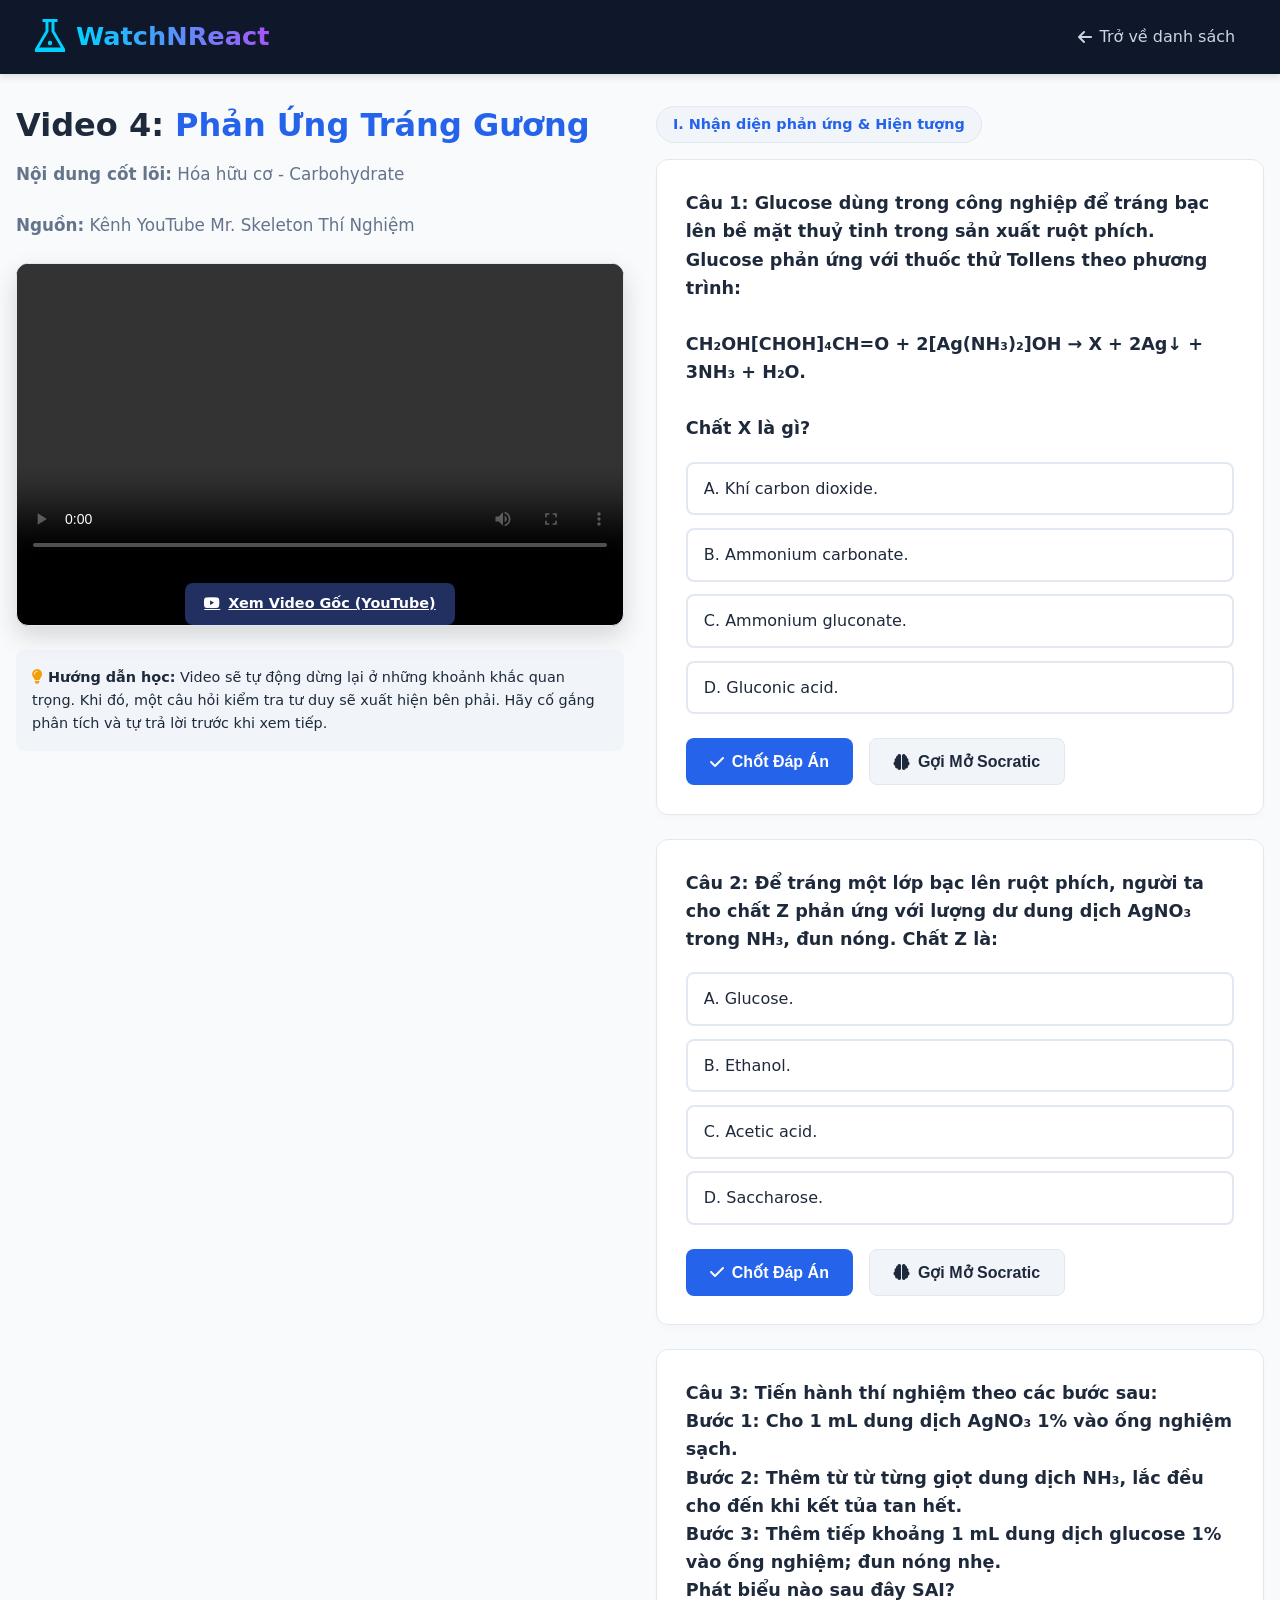
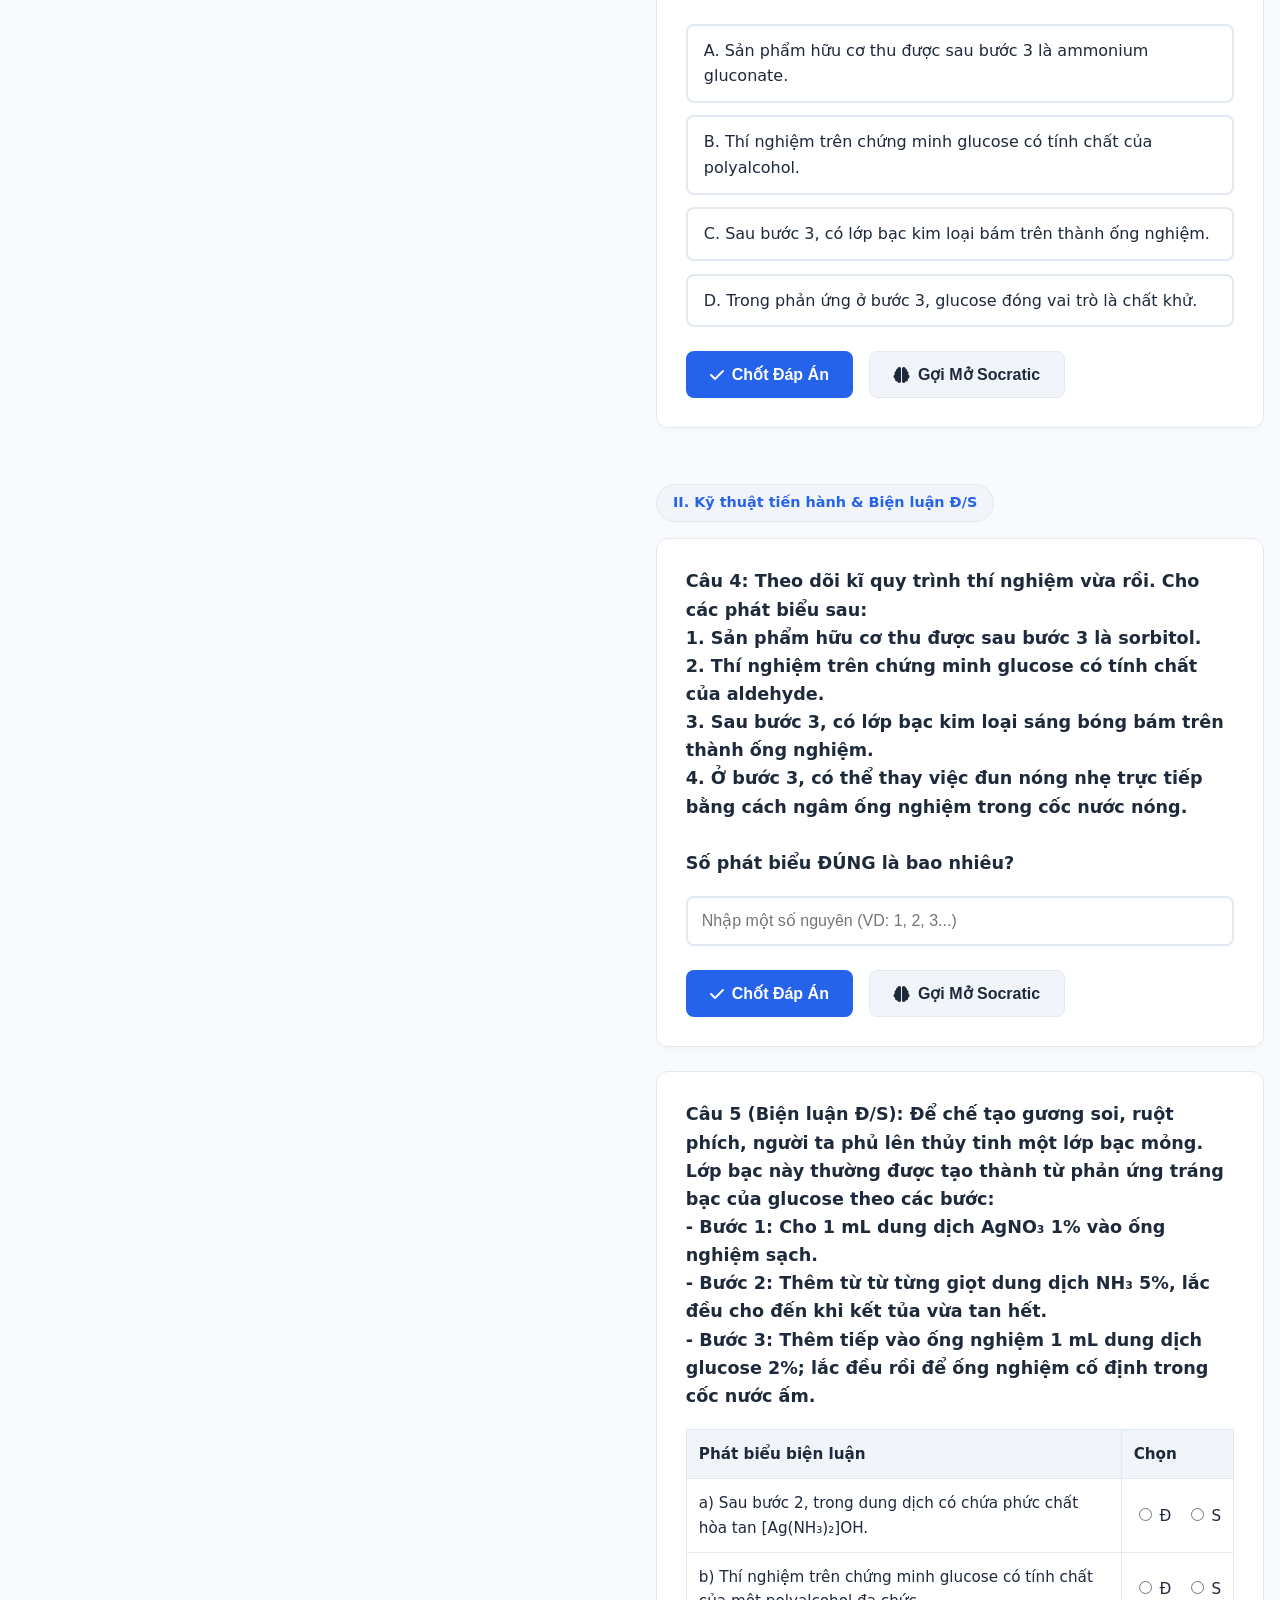
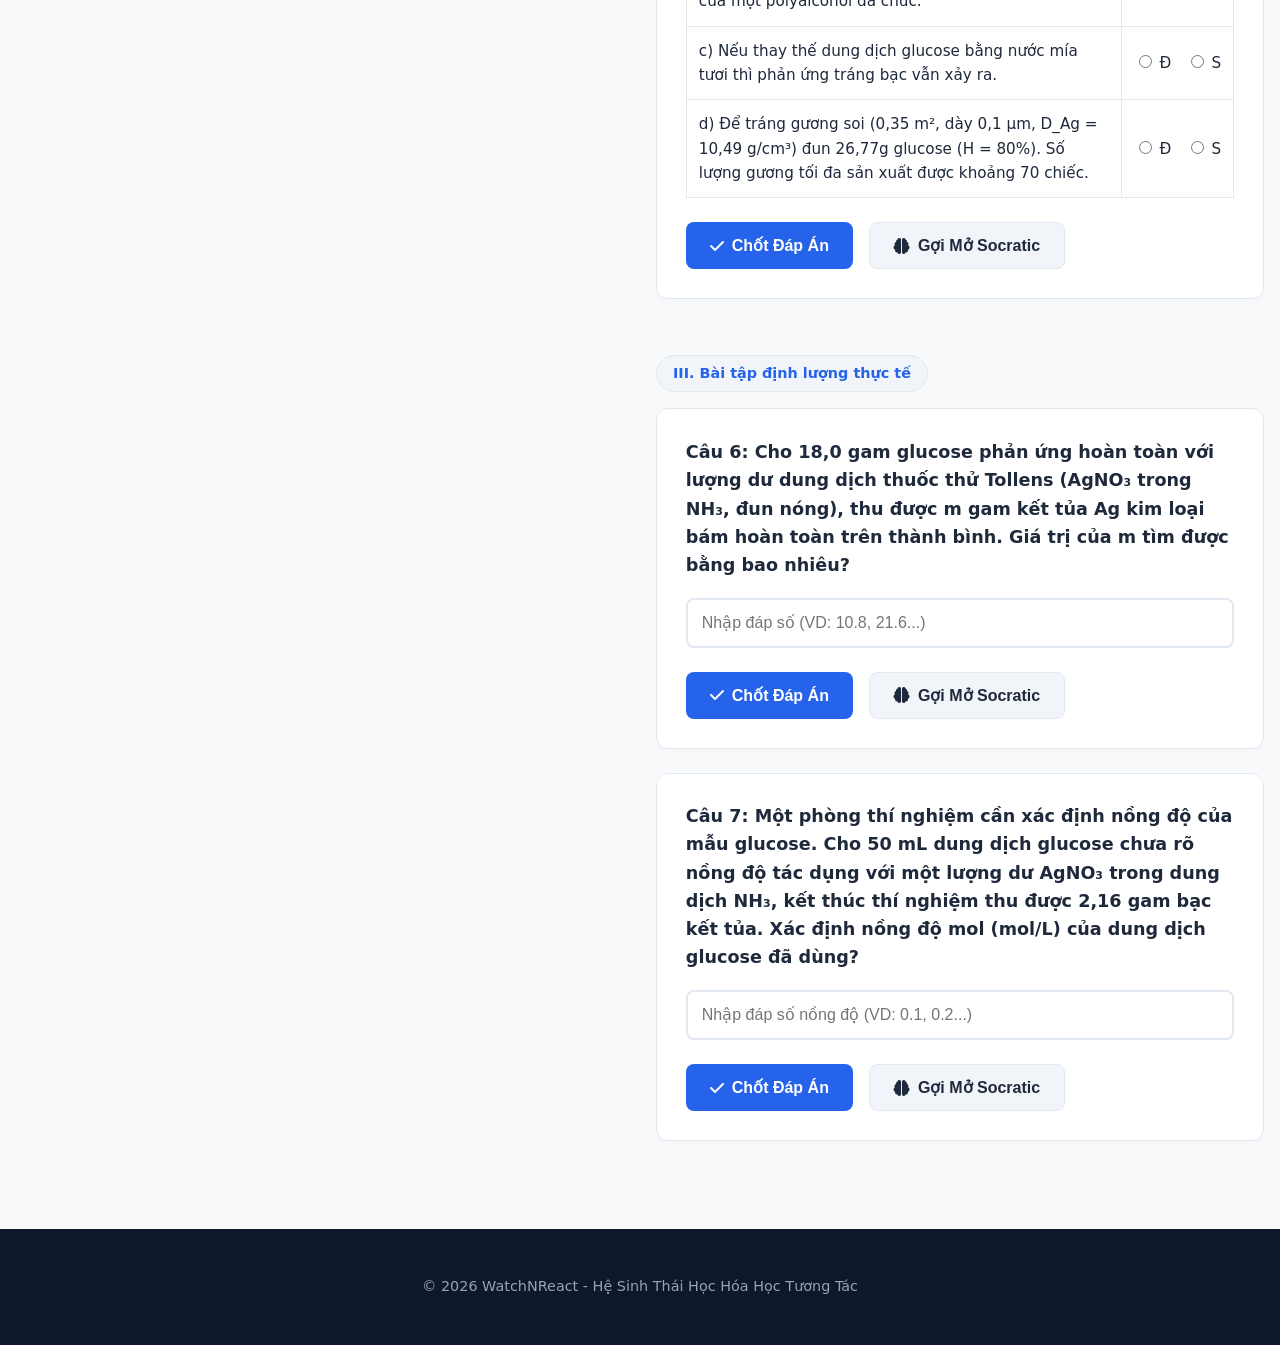
==== carbohydrate.html @ ab6afa3c "Add files via upload" ====
<!DOCTYPE html>
<html lang="vi">
<head>
    <meta charset="UTF-8">
    <meta name="viewport" content="width=device-width, initial-scale=1.0">
    <title>WatchNReact - Phản ứng Tráng Gương</title>
    <link rel="stylesheet" href="https://cdnjs.cloudflare.com/ajax/libs/font-awesome/6.4.0/css/all.min.css">
    <style>
        /* --- CSS ĐỒNG BỘ TOÀN HỆ THỐNG --- */
        :root {
            --primary: #2563eb; --primary-hover: #1d4ed8;
            --secondary: #7c3aed; --secondary-hover: #6d28d9;
            --accent: #00d2ff; --accent-hover: #00b8e6;
            --success: #16a34a; --danger: #dc2626;
            --warning: #f59e0b;
            --bg: #f8fafc; --card-bg: #ffffff;
            --text: #1e293b; --text-muted: #64748b;
            --border: #e2e8f0; --surface: #f1f5f9;
            --dark-bg: #0f172a;
        }

        body { 
            font-family: 'Segoe UI', system-ui, sans-serif; 
            font-size: 16px; 
            background-color: var(--bg); 
            color: var(--text); 
            line-height: 1.6; 
            margin: 0; 
            padding: 0; 
            display: flex; 
            flex-direction: column; 
            min-height: 100vh;
            scroll-behavior: smooth;
        }

        /* Navigation */
        nav { 
            background: var(--dark-bg); 
            padding: 1rem 2rem; 
            display: flex; 
            justify-content: space-between; 
            align-items: center; 
            flex-wrap: wrap; 
            gap: 1rem;
            position: sticky;
            top: 0;
            z-index: 100;
            box-shadow: 0 4px 6px rgba(0, 0, 0, 0.1);
        }

        .logo { color: white; text-decoration: none; font-size: 1.6rem; font-weight: bold; display: flex; align-items: center; gap: 0.5rem; }
        .logo svg { width: 36px; height: 36px; fill: var(--accent); }
        .logo-text { background: linear-gradient(to right, var(--accent), #a855f7); -webkit-background-clip: text; background-clip: text; color: transparent; font-weight: 800; }
        .nav-links { display: flex; gap: 1.5rem; flex-wrap: wrap; }
        .nav-links a { color: #cbd5e1; text-decoration: none; font-size: 1rem; transition: 0.2s; padding: 0.5rem 0.8rem; border-radius: 6px; display: flex; align-items: center; gap: 0.5rem; }
        .nav-links a:hover, .nav-links a.active { color: var(--accent); font-weight: 600; background-color: rgba(0, 210, 255, 0.1); }

        /* Main Container Layout */
        .layout-container {
            max-width: 1300px;
            margin: 0 auto;
            padding: 2rem 1rem;
            display: grid;
            grid-template-columns: 1fr 1fr;
            gap: 2rem;
            flex: 1;
        }

        @media (max-width: 992px) {
            .layout-container { grid-template-columns: 1fr; }
        }

        /* Left Column: Video & Header */
        .video-section { position: sticky; top: 90px; height: fit-content; }
        .page-title { color: var(--text); font-size: 2rem; margin: 0 0 0.5rem 0; line-height: 1.2; }
        .page-title span { color: var(--primary); }
        .page-subtitle { color: var(--text-muted); margin-bottom: 1.5rem; font-size: 1.05rem; }
        
        .video-wrapper {
            background: #000;
            border-radius: 12px;
            overflow: hidden;
            box-shadow: 0 10px 25px rgba(0,0,0,0.15);
            border: 1px solid var(--border);
            position: relative;
        }
        
        video { width: 100%; display: block; }

        .video-overlay-msg {
            position: absolute; top: 0; left: 0; right: 0; bottom: 0;
            background: rgba(15, 23, 42, 0.8); color: white;
            display: flex; flex-direction: column; align-items: center; justify-content: center;
            opacity: 0; pointer-events: none; transition: 0.3s; z-index: 10;
        }
        .video-overlay-msg.active { opacity: 1; pointer-events: auto; }
        .video-overlay-msg h3 { margin: 0 0 1rem 0; color: var(--accent); font-size: 1.5rem; }

        /* Right Column: Interactive Questions */
        .questions-section { padding-bottom: 2rem; }
        
        .section-tag {
            display: inline-block; background: var(--surface); color: var(--primary);
            padding: 0.4rem 1rem; border-radius: 50px; font-weight: bold; font-size: 0.9rem;
            margin: 2rem 0 1rem 0; border: 1px solid var(--border);
        }
        .section-tag:first-child { margin-top: 0; }

        .card { 
            background: var(--card-bg); border: 1px solid var(--border); 
            border-radius: 12px; padding: 1.8rem; margin-bottom: 1.5rem; 
            box-shadow: 0 4px 6px rgba(0,0,0,0.02); transition: all 0.3s ease;
            position: relative; overflow: hidden;
        }

        .card.active-question {
            border-color: var(--accent);
            box-shadow: 0 0 0 4px rgba(0, 210, 255, 0.15);
            transform: translateX(-5px);
        }

        .card.active-question::before {
            content: ''; position: absolute; left: 0; top: 0; bottom: 0;
            width: 5px; background: var(--accent);
        }

        .question-text { font-weight: 600; font-size: 1.1rem; margin-bottom: 1.2rem; display: block; color: var(--text); }
        
        /* Multiple Choice Options */
        .options { display: flex; flex-direction: column; gap: 0.8rem; margin-bottom: 1.5rem;}
        .option { 
            padding: 12px 16px; border: 2px solid var(--border); border-radius: 8px; 
            cursor: pointer; transition: 0.2s; font-size: 1rem; background: var(--card-bg); 
            display: flex; align-items: center; gap: 10px;
        }
        .option:hover { border-color: #cbd5e1; background: var(--surface); }
        .option.selected { border-color: var(--primary); background: #eff6ff; font-weight: 500; }
        .option.selected::before { content: '\f058'; font-family: 'Font Awesome 6 Free'; font-weight: 900; color: var(--primary); }

        /* Inputs */
        input[type="text"] { 
            width: 100%; padding: 14px; border: 2px solid var(--border); border-radius: 8px; 
            font-size: 1rem; outline: none; transition: 0.2s; margin-bottom: 1.5rem; box-sizing: border-box;
        }
        input[type="text"]:focus { border-color: var(--primary); }

        /* True/False Tables */
        table { width: 100%; border-collapse: collapse; margin-bottom: 1.5rem; font-size: 0.95rem; }
        th, td { border: 1px solid var(--border); padding: 12px; text-align: left; }
        th { background: var(--surface); font-weight: 600; color: var(--text); }
        td:nth-child(2) { white-space: nowrap; text-align: center;}

        /* Buttons & Feedback */
        .btn-group { display: flex; gap: 1rem; flex-wrap: wrap; }
        .btn { 
            display: inline-flex; align-items: center; justify-content: center; gap: 0.5rem;
            background: var(--primary); color: white; border: none; padding: 0.8rem 1.5rem; 
            border-radius: 8px; font-weight: 600; cursor: pointer; font-size: 1rem; transition: 0.2s; 
        }
        .btn:hover { background: var(--primary-hover); transform: translateY(-2px); }
        .btn-hint { background: var(--surface); color: var(--text); border: 1px solid var(--border); }
        .btn-hint:hover { background: #e2e8f0; color: var(--warning); transform: translateY(-2px); }

        .socratic-hint {
            display: none; background: #fffbeb; border-left: 4px solid var(--warning);
            padding: 1rem; margin-top: 1rem; border-radius: 0 8px 8px 0; font-size: 0.95rem; color: #92400e; margin-bottom: 1.5rem;
        }

        .feedback { 
            display: none; margin-top: 1.5rem; padding: 1.2rem; 
            border-radius: 8px; font-size: 0.95rem; line-height: 1.6; 
        }
        .feedback.correct { background: #f0fdf4; color: #166534; border: 1px solid #bbf7d0; }
        .feedback.wrong { background: #fef2f2; color: #991b1b; border: 1px solid #fecaca; }

        /* Footer */
        footer { background: var(--dark-bg); color: #94a3b8; padding: 2rem 1rem; text-align: center; font-size: 0.9rem; margin-top: auto; }
    </style>
</head>
<body>
    <nav>
        <a href="index.html" class="logo">
            <svg viewBox="0 0 24 24"><path d="M9 2L9 8L2 20L2 22L22 22L22 20L15 8L15 2L17 2L17 0L7 0L7 2L9 2ZM11 2L13 2L13 8.3L19.2 19L4.8 19L11 8.3L11 2Z"></path><circle cx="12" cy="16" r="1.5"></circle></svg>
            <span class="logo-text">WatchNReact</span>
        </a>
        <div class="nav-links">
            <a href="experiment.html"><i class="fas fa-arrow-left"></i> Trở về danh sách</a>
        </div>
    </nav>

    <div class="layout-container">
        <div class="video-section">
            <h1 class="page-title">Video 4: <span>Phản Ứng Tráng Gương</span></h1>
            <p class="page-subtitle"><b>Nội dung cốt lõi:</b> Hóa hữu cơ - Carbohydrate</p>
            <p class="page-subtitle"><b>Nguồn:</b> Kênh YouTube Mr. Skeleton Thí Nghiệm</p>
            
            <div class="video-wrapper">
                <video id="mainVideo" controls controlsList="nodownload">
                    <source src="Thí nghiệm 4 - Tráng gương.mp4" type="video/mp4">
                    Trình duyệt của bạn không hỗ trợ thẻ video.
                </video>
                <div style="margin-top: 1rem; text-align: center;">
                    <a href="https://youtu.be/FMJCHP2dP04" target="_blank" class="btn" style="background: #213061; padding: 0.6rem 1.2rem; font-size: 0.9rem;">
                        <i class="fab fa-youtube"></i> Xem Video Gốc (YouTube)
                    </a>
                </div>
                <div class="video-overlay-msg" id="videoOverlay">
                    <h3><i class="fas fa-pause-circle"></i> Video Tạm Dừng</h3>
                    <p>Hãy trả lời câu hỏi đang sáng lên bên phải để tiếp tục tư duy nhé!</p>
                    <button class="btn" style="margin-top: 1rem;" onclick="resumeVideo()"><i class="fas fa-play"></i> Bỏ qua & Xem tiếp</button>
                </div>
            </div>
            
            <div style="margin-top: 1.5rem; padding: 1rem; background: var(--surface); border-radius: 8px; font-size: 0.9rem;">
                <strong><i class="fas fa-lightbulb" style="color: var(--warning);"></i> Hướng dẫn học:</strong> 
                Video sẽ tự động dừng lại ở những khoảnh khắc quan trọng. Khi đó, một câu hỏi kiểm tra tư duy sẽ xuất hiện bên phải. Hãy cố gắng phân tích và tự trả lời trước khi xem tiếp.
            </div>
        </div>

        <div class="questions-section">
            <div class="section-tag">I. Nhận diện phản ứng & Hiện tượng</div>
            
            <div class="card" id="q-mcq1" data-time="15">
                <span class="question-text">Câu 1: Glucose dùng trong công nghiệp để tráng bạc lên bề mặt thuỷ tinh trong sản xuất ruột phích. Glucose phản ứng với thuốc thử Tollens theo phương trình: <br><br>CH₂OH[CHOH]₄CH=O + 2[Ag(NH₃)₂]OH &#8594; X + 2Ag↓ + 3NH₃ + H₂O. <br><br>Chất X là gì?</span>
                <div class="options">
                    <div class="option" data-value="A" onclick="selectOpt(this)">A. Khí carbon dioxide.</div>
                    <div class="option" data-value="B" onclick="selectOpt(this)">B. Ammonium carbonate.</div>
                    <div class="option" data-value="C" onclick="selectOpt(this)">C. Ammonium gluconate.</div>
                    <div class="option" data-value="D" onclick="selectOpt(this)">D. Gluconic acid.</div>
                </div>
                <div class="socratic-hint" id="hint-mcq1"><strong>💡 Câu hỏi gợi mở:</strong> Glucose có nhóm chức -CHO (aldehyde). Dưới tác dụng của thuốc thử Tollens (một chất oxi hóa nhẹ trong môi trường base NH₃), nhóm -CHO sẽ bị oxi hóa thành nhóm -COOH, nhưng do đang ở trong môi trường base (NH₃) nên nó lập tức chuyển thành muối amonium (-COONH₄). Nhóm muối đó tên là gì?</div>
                <div class="btn-group">
                    <button class="btn" onclick="checkMCQ('q-mcq1', 'C', 'Chất X thu được là muối amonium gluconate (CH₂OH[CHOH]₄COONH₄). Nhóm aldehyde (-CHO) đã bị oxi hóa tạo thành nhóm muối carboxylate trong môi trường base.')"><i class="fas fa-check"></i> Chốt Đáp Án</button>
                    <button class="btn btn-hint" onclick="toggleHint('hint-mcq1')"><i class="fas fa-brain"></i> Gợi Mở Socratic</button>
                </div>
                <div class="feedback"></div>
            </div>

            <div class="card" id="q-mcq2" data-time="45">
                <span class="question-text">Câu 2: Để tráng một lớp bạc lên ruột phích, người ta cho chất Z phản ứng với lượng dư dung dịch AgNO₃ trong NH₃, đun nóng. Chất Z là:</span>
                <div class="options">
                    <div class="option" data-value="A" onclick="selectOpt(this)">A. Glucose.</div>
                    <div class="option" data-value="B" onclick="selectOpt(this)">B. Ethanol.</div>
                    <div class="option" data-value="C" onclick="selectOpt(this)">C. Acetic acid.</div>
                    <div class="option" data-value="D" onclick="selectOpt(this)">D. Saccharose.</div>
                </div>
                <div class="socratic-hint" id="hint-mcq2"><strong>💡 Câu hỏi gợi mở:</strong> Để tham gia phản ứng tráng bạc (Tollens), phân tử hợp chất hữu cơ buộc phải chứa nhóm chức phân tử aldehyde (-CHO) hoặc formate (HCOO-). Trong 4 chất trên, chất nào là carbohydrate có cấu trúc chứa nhóm aldehyde tự do?</div>
                <div class="btn-group">
                    <button class="btn" onclick="checkMCQ('q-mcq2', 'A', 'Glucose (C₆H₁₂O₆) ở dạng mạch hở có chứa 1 nhóm chức aldehyde (-CHO) nên dễ dàng tham gia phản ứng tráng bạc. Saccharose không có nhóm -CHO tự do nên không có phản ứng này.')"><i class="fas fa-check"></i> Chốt Đáp Án</button>
                    <button class="btn btn-hint" onclick="toggleHint('hint-mcq2')"><i class="fas fa-brain"></i> Gợi Mở Socratic</button>
                </div>
                <div class="feedback"></div>
            </div>

            <div class="card" id="q-mcq3" data-time="70">
                <span class="question-text">Câu 3: Tiến hành thí nghiệm theo các bước sau:<br>
                Bước 1: Cho 1 mL dung dịch AgNO₃ 1% vào ống nghiệm sạch.<br>
                Bước 2: Thêm từ từ từng giọt dung dịch NH₃, lắc đều cho đến khi kết tủa tan hết.<br>
                Bước 3: Thêm tiếp khoảng 1 mL dung dịch glucose 1% vào ống nghiệm; đun nóng nhẹ.<br>
                Phát biểu nào sau đây <b>SAI</b>?</span>
                <div class="options">
                    <div class="option" data-value="A" onclick="selectOpt(this)">A. Sản phẩm hữu cơ thu được sau bước 3 là ammonium gluconate.</div>
                    <div class="option" data-value="B" onclick="selectOpt(this)">B. Thí nghiệm trên chứng minh glucose có tính chất của polyalcohol.</div>
                    <div class="option" data-value="C" onclick="selectOpt(this)">C. Sau bước 3, có lớp bạc kim loại bám trên thành ống nghiệm.</div>
                    <div class="option" data-value="D" onclick="selectOpt(this)">D. Trong phản ứng ở bước 3, glucose đóng vai trò là chất khử.</div>
                </div>
                <div class="socratic-hint" id="hint-mcq3"><strong>💡 Câu hỏi gợi mở:</strong> Phản ứng tráng bạc là phản ứng đặc trưng dùng để nhận biết nhóm chức nào trong hóa hữu cơ? Nhóm polyalcohol (nhiều -OH liền kề) hay nhóm aldehyde (-CHO)?</div>
                <div class="btn-group">
                    <button class="btn" onclick="checkMCQ('q-mcq3', 'B', 'Phát biểu B sai. Phản ứng tráng bạc chứng minh sự tồn tại của nhóm chức aldehyde (-CHO) trong phân tử glucose, chứ không phản ánh tính chất của các nhóm chức polyalcohol (-OH liền kề). Tính chất polyalcohol được chứng minh qua phản ứng với Cu(OH)₂ tạo dung dịch xanh lam.')"><i class="fas fa-check"></i> Chốt Đáp Án</button>
                    <button class="btn btn-hint" onclick="toggleHint('hint-mcq3')"><i class="fas fa-brain"></i> Gợi Mở Socratic</button>
                </div>
                <div class="feedback"></div>
            </div>

            <div class="section-tag">II. Kỹ thuật tiến hành & Biện luận Đ/S</div>

            <div class="card" id="q-sa1" data-time="110">
                <span class="question-text">Câu 4: Theo dõi kĩ quy trình thí nghiệm vừa rồi. Cho các phát biểu sau: <br>
                1. Sản phẩm hữu cơ thu được sau bước 3 là sorbitol. <br>
                2. Thí nghiệm trên chứng minh glucose có tính chất của aldehyde.<br>
                3. Sau bước 3, có lớp bạc kim loại sáng bóng bám trên thành ống nghiệm.<br>
                4. Ở bước 3, có thể thay việc đun nóng nhẹ trực tiếp bằng cách ngâm ống nghiệm trong cốc nước nóng.<br>
                <br>Số phát biểu <b>ĐÚNG</b> là bao nhiêu?</span>
                <input type="text" id="input-sa1" placeholder="Nhập một số nguyên (VD: 1, 2, 3...)">
                <div class="socratic-hint" id="hint-sa1"><strong>💡 Câu hỏi gợi mở:</strong> Hãy soát lại ý số 1. Sorbitol thu được khi cộng Hydrogen (H₂) vào phân tử glucose (phản ứng khử glucose). Còn ở thí nghiệm này, Tollens đóng vai trò oxi hóa glucose. Vậy sản phẩm hữu cơ có phải là sorbitol không?</div>
                <div class="btn-group">
                    <button class="btn" onclick="checkSA('q-sa1', 'input-sa1', '3', 'Có 3 phát biểu đúng là (2), (3) và (4). Phát biểu (1) SAI vì sản phẩm hữu cơ sinh ra là muối amonium gluconate, không phải là sorbitol.')"><i class="fas fa-check"></i> Chốt Đáp Án</button>
                    <button class="btn btn-hint" onclick="toggleHint('hint-sa1')"><i class="fas fa-brain"></i> Gợi Mở Socratic</button>
                </div>
                <div class="feedback"></div>
            </div>

            <div class="card" id="q-tf1" data-time="150">
                <span class="question-text">Câu 5 (Biện luận Đ/S): Để chế tạo gương soi, ruột phích, người ta phủ lên thủy tinh một lớp bạc mỏng. Lớp bạc này thường được tạo thành từ phản ứng tráng bạc của glucose theo các bước:<br>
                - Bước 1: Cho 1 mL dung dịch AgNO₃ 1% vào ống nghiệm sạch.<br>
                - Bước 2: Thêm từ từ từng giọt dung dịch NH₃ 5%, lắc đều cho đến khi kết tủa vừa tan hết.<br>
                - Bước 3: Thêm tiếp vào ống nghiệm 1 mL dung dịch glucose 2%; lắc đều rồi để ống nghiệm cố định trong cốc nước ấm.</span>
                <table>
                    <tr><th>Phát biểu biện luận</th><th>Chọn</th></tr>
                    <tr>
                        <td>a) Sau bước 2, trong dung dịch có chứa phức chất hòa tan [Ag(NH₃)₂]OH.</td>
                        <td><label><input type="radio" name="tfa" value="Đ"> Đ</label> &nbsp; <label><input type="radio" name="tfa" value="S"> S</label></td>
                    </tr>
                    <tr>
                        <td>b) Thí nghiệm trên chứng minh glucose có tính chất của một polyalcohol đa chức.</td>
                        <td><label><input type="radio" name="tfb" value="Đ"> Đ</label> &nbsp; <label><input type="radio" name="tfb" value="S"> S</label></td>
                    </tr>
                    <tr>
                        <td>c) Nếu thay thế dung dịch glucose bằng nước mía tươi thì phản ứng tráng bạc vẫn xảy ra.</td>
                        <td><label><input type="radio" name="tfc" value="Đ"> Đ</label> &nbsp; <label><input type="radio" name="tfc" value="S"> S</label></td>
                    </tr>
                    <tr>
                        <td>d) Để tráng gương soi (0,35 m², dày 0,1 µm, D_Ag = 10,49 g/cm³) đun 26,77g glucose (H = 80%). Số lượng gương tối đa sản xuất được khoảng 70 chiếc.</td>
                        <td><label><input type="radio" name="tfd" value="Đ"> Đ</label> &nbsp; <label><input type="radio" name="tfd" value="S"> S</label></td>
                    </tr>
                </table>
                <div class="socratic-hint" id="hint-tf1"><strong>💡 Câu hỏi gợi mở:</strong><br>- (c): Nước mía thành phần chủ yếu là Saccharose. Saccharose có mở vòng tạo nhóm -CHO tự do được không?<br>- (d): Tính thể tích 1 chiếc gương = S * h = (0.35 * 10⁴ cm²) * (0.1 * 10⁻⁴ cm) = 0.035 cm³. Khối lượng 1 gương = V * D = 0.035 * 10.49 = 0.36715 g Ag. <br>Khối lượng Ag tạo ra từ 26.77g gluco (hiệu suất 80%): n(Glu) = 0.1487 mol -> n(Ag) = 0.1487 * 2 * 0.8 = 0.238 mol. m(Ag thu được) = 25.7g. Chia m(Ag) cho khối lượng 1 gương xem được bao nhiêu chiếc?</div>
                <div class="btn-group">
                    <button class="btn" onclick="checkTF('q-tf1', ['Đ', 'S', 'S', 'Đ'], 'Phát biểu a, d ĐÚNG. Phát biểu b SAI vì đây là tính chất của aldehyde. Phát biểu c SAI vì nước mía chứa saccharose, cấu trúc không có nhóm aldehyde tự do để tráng bạc (phải thủy phân trước). Phát biểu d, sau khi tính toán lượng Ag từ 26.77g glucose với H=80% chia cho lượng Ag/1 gương sẽ được xấp xỉ 70 chiếc.')"><i class="fas fa-check"></i> Chốt Đáp Án</button>
                    <button class="btn btn-hint" onclick="toggleHint('hint-tf1')"><i class="fas fa-brain"></i> Gợi Mở Socratic</button>
                </div>
                <div class="feedback"></div>
            </div>

            <div class="section-tag">III. Bài tập định lượng thực tế</div>

            <div class="card" id="q-sa2" data-time="180">
                <span class="question-text">Câu 6: Cho 18,0 gam glucose phản ứng hoàn toàn với lượng dư dung dịch thuốc thử Tollens (AgNO₃ trong NH₃, đun nóng), thu được m gam kết tủa Ag kim loại bám hoàn toàn trên thành bình. Giá trị của m tìm được bằng bao nhiêu?</span>
                <input type="text" id="input-sa2" placeholder="Nhập đáp số (VD: 10.8, 21.6...)">
                <div class="socratic-hint" id="hint-sa2"><strong>💡 Câu hỏi gợi mở:</strong><br>1. Tính số mol glucose (M = 180).<br>2. Theo phương trình: 1 mol Glucose (1 nhóm -CHO) tráng ra được mấy mol Ag?<br>3. Tìm số mol Ag và nhân với khối lượng mol của Bạc (M = 108).</div>
                <div class="btn-group">
                    <button class="btn" onclick="checkSA('q-sa2', 'input-sa2', '21.6', 'n(Glucose) = 18.0 / 180 = 0.1 mol. Tỉ lệ phản ứng: 1 mol Glucose sinh ra 2 mol Ag. Vậy n(Ag) = 0.2 mol. Khối lượng m = 0.2 * 108 = 21.6 gam.')"><i class="fas fa-check"></i> Chốt Đáp Án</button>
                    <button class="btn btn-hint" onclick="toggleHint('hint-sa2')"><i class="fas fa-brain"></i> Gợi Mở Socratic</button>
                </div>
                <div class="feedback"></div>
            </div>

            <div class="card" id="q-sa3" data-time="220">
                <span class="question-text">Câu 7: Một phòng thí nghiệm cần xác định nồng độ của mẫu glucose. Cho 50 mL dung dịch glucose chưa rõ nồng độ tác dụng với một lượng dư AgNO₃ trong dung dịch NH₃, kết thúc thí nghiệm thu được 2,16 gam bạc kết tủa. Xác định nồng độ mol (mol/L) của dung dịch glucose đã dùng?</span>
                <input type="text" id="input-sa3" placeholder="Nhập đáp số nồng độ (VD: 0.1, 0.2...)">
                <div class="socratic-hint" id="hint-sa3"><strong>💡 Câu hỏi gợi mở:</strong><br>Đây là bài toán ngược so với Câu 6. <br>- Bước 1: Tính số mol Ag sinh ra từ 2.16 gam kết tủa.<br>- Bước 2: Chia đôi số mol Ag (do tỉ lệ 1 Gluco -> 2 Ag) để tìm số mol Glucose tham gia phản ứng.<br>- Bước 3: Đổi 50 mL ra đơn vị Lít. Nồng độ C_M = n / V.</div>
                <div class="btn-group">
                    <button class="btn" onclick="checkSA('q-sa3', 'input-sa3', '0.2', 'n(Ag) = 2.16 / 108 = 0.02 mol. Vì 1 mol glucose tạo 2 mol Ag nên n(Glucose) = 0.01 mol. Thể tích dung dịch V = 0.05 Lít. Vậy nồng độ mol C_M = 0.01 / 0.05 = 0.2 M.')"><i class="fas fa-check"></i> Chốt Đáp Án</button>
                    <button class="btn btn-hint" onclick="toggleHint('hint-sa3')"><i class="fas fa-brain"></i> Gợi Mở Socratic</button>
                </div>
                <div class="feedback"></div>
            </div>

        </div>
    </div>

    <footer>
        <p>&copy; 2026 WatchNReact - Hệ Sinh Thái Học Hóa Học Tương Tác</p>
    </footer>

    <script>
        // --- HỆ THỐNG GIAO DIỆN CÂU HỎI ---
        function selectOpt(elem) {
            const parent = elem.closest('.options');
            parent.querySelectorAll('.option').forEach(opt => opt.classList.remove('selected'));
            elem.classList.add('selected');
        }

        function toggleHint(hintId) {
            const hintEl = document.getElementById(hintId);
            hintEl.style.display = (hintEl.style.display === 'block') ? 'none' : 'block';
        }

        function renderFeedback(cardId, isCorrect, explanation) {
            const card = document.getElementById(cardId);
            const fb = card.querySelector('.feedback');
            fb.style.display = "block";
            fb.classList.remove('correct', 'wrong');
            
            if (isCorrect) {
                fb.classList.add('correct');
                fb.innerHTML = `<strong><i class="fas fa-check-circle"></i> Tư duy hoàn toàn chính xác!</strong><br><span style="margin-top: 8px; display: block;"><em>Phân tích:</em> ${explanation}</span>`;
            } else {
                fb.classList.add('wrong');
                fb.innerHTML = `<strong><i class="fas fa-exclamation-triangle"></i> Cần suy luận kỹ hơn một chút!</strong><br><span style="margin-top: 8px; display: block;"><em>Nhắc nhớ:</em> ${explanation}</span>`;
            }
        }

        function checkMCQ(cardId, correctAns, explanation) {
            const card = document.getElementById(cardId);
            const sel = card.querySelector('.option.selected');
            if(!sel) { alert("Vui lòng chọn một phương án trước khi chốt đáp án!"); return; }
            renderFeedback(cardId, sel.getAttribute('data-value') === correctAns, explanation);
        }

        function checkSA(cardId, inputId, correctAns, explanation) {
            const val = document.getElementById(inputId).value.trim().replace(',', '.'); 
            if(!val) { alert("Vui lòng nhập đáp án của bạn!"); return; }
            renderFeedback(cardId, val === correctAns, explanation);
        }

        function checkTF(cardId, ansArray, explanation) {
            const card = document.getElementById(cardId);
            const names = ['tfa', 'tfb', 'tfc', 'tfd'];
            let score = 0, empty = false;
            
            names.forEach((n, i) => {
                const rad = card.querySelector(`input[name="${n}"]:checked`);
                if(!rad) empty = true;
                else if(rad.value === ansArray[i]) score++;
            });
            
            if(empty) { alert("Bạn phải đánh giá đầy đủ Đ/S cho cả 4 phát biểu để rèn luyện tư duy phản biện toàn diện!"); return; }
            renderFeedback(cardId, score === 4, explanation + `<br><strong>Kết quả chẩn đoán của bạn: Đúng ${score}/4 ý.</strong>`);
        }

        // --- HỆ THỐNG VIDEO TƯƠNG TÁC THEO THỜI GIAN ---
        const video = document.getElementById('mainVideo');
        const overlay = document.getElementById('videoOverlay');
        
        // Định nghĩa các mốc thời gian (giây) để kích hoạt câu hỏi
        const triggers = [
            { time: 15, id: 'q-mcq1', triggered: false },
            { time: 45, id: 'q-mcq2', triggered: false },
            { time: 70, id: 'q-mcq3', triggered: false },
            { time: 110, id: 'q-sa1', triggered: false },
            { time: 150, id: 'q-tf1', triggered: false },
            { time: 180, id: 'q-sa2', triggered: false },
            { time: 220, id: 'q-sa3', triggered: false }
        ];

        video.addEventListener('timeupdate', () => {
            const currentTime = video.currentTime;
            
            for (let i = 0; i < triggers.length; i++) {
                if (!triggers[i].triggered && currentTime >= triggers[i].time && currentTime < triggers[i].time + 2) {
                    triggers[i].triggered = true;
                    video.pause();
                    overlay.classList.add('active');
                    
                    // Highlight và Scroll tới câu hỏi
                    const questionCard = document.getElementById(triggers[i].id);
                    document.querySelectorAll('.card').forEach(c => c.classList.remove('active-question'));
                    questionCard.classList.add('active-question');
                    
                    questionCard.scrollIntoView({ behavior: 'smooth', block: 'center' });
                    break; 
                }
            }
        });

        function resumeVideo() {
            overlay.classList.remove('active');
            document.querySelectorAll('.card').forEach(c => c.classList.remove('active-question'));
            video.play();
        }
    </script>
</body>
</html>
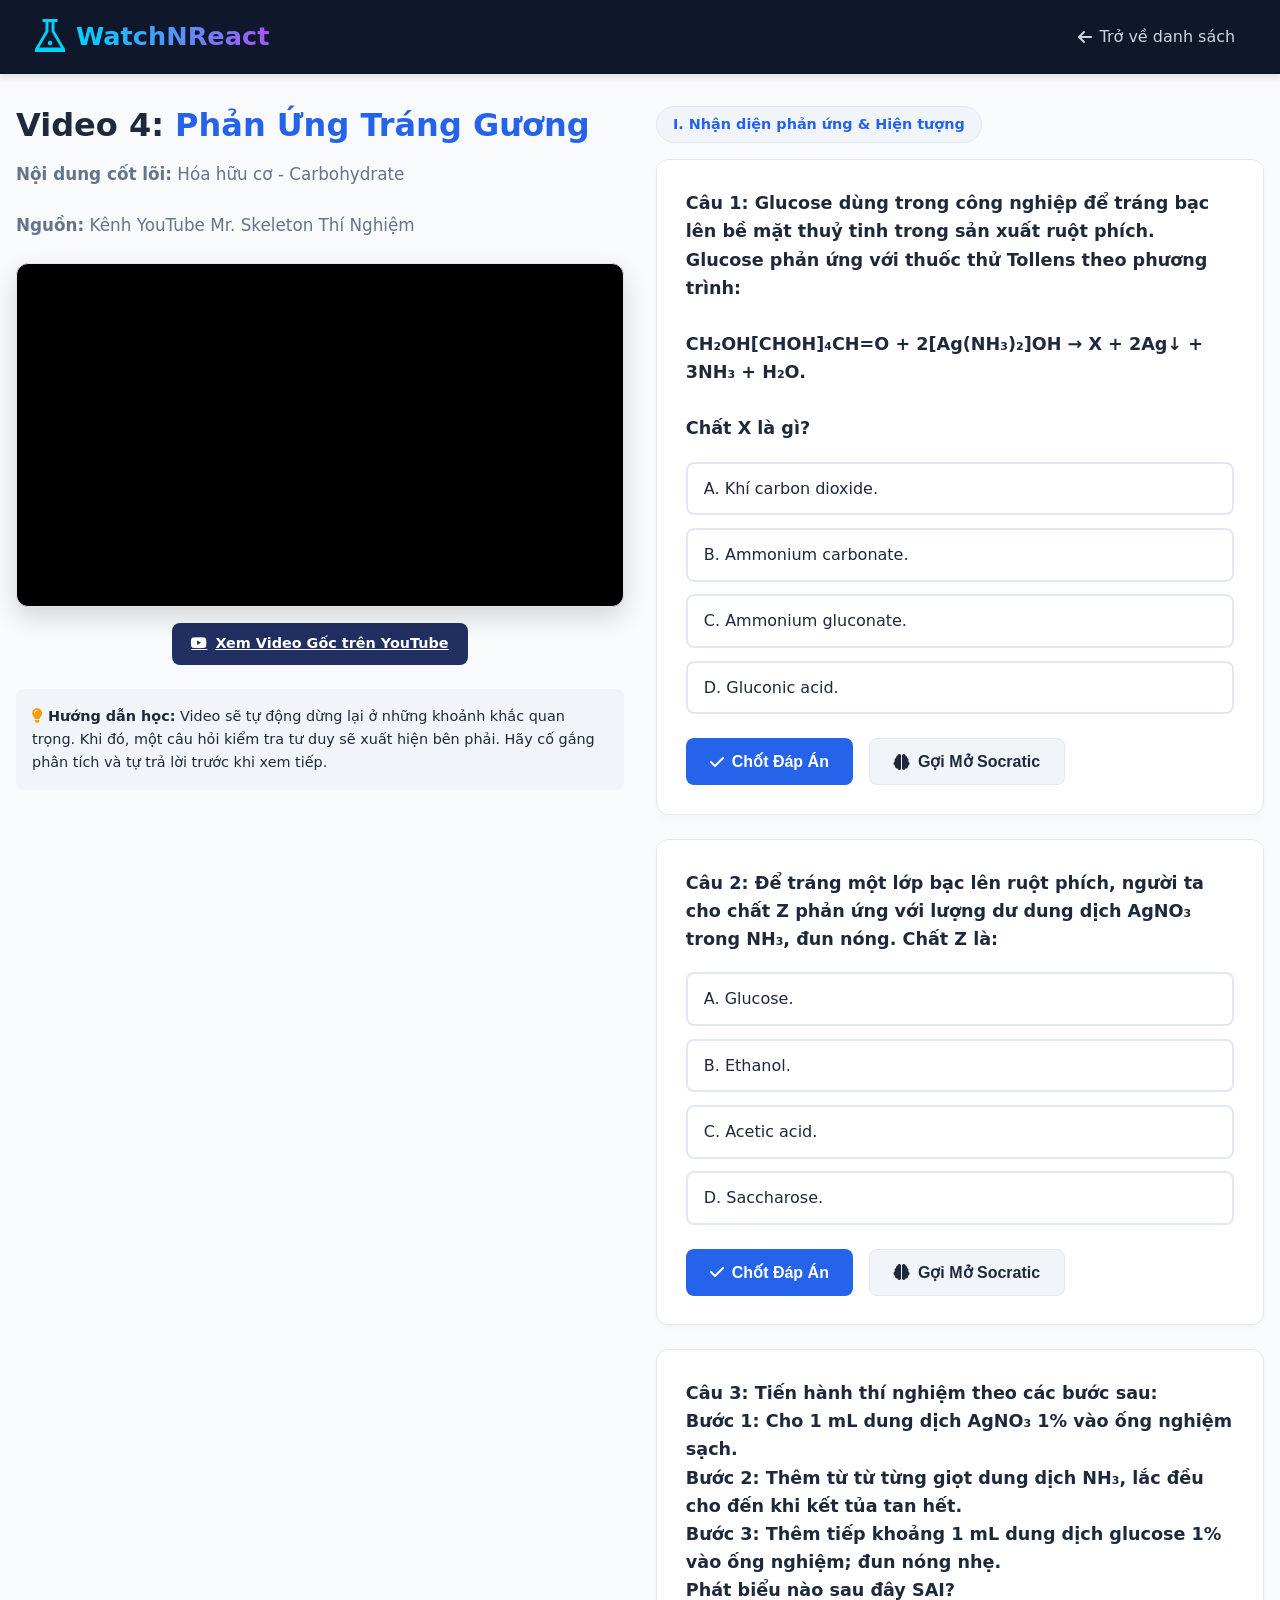
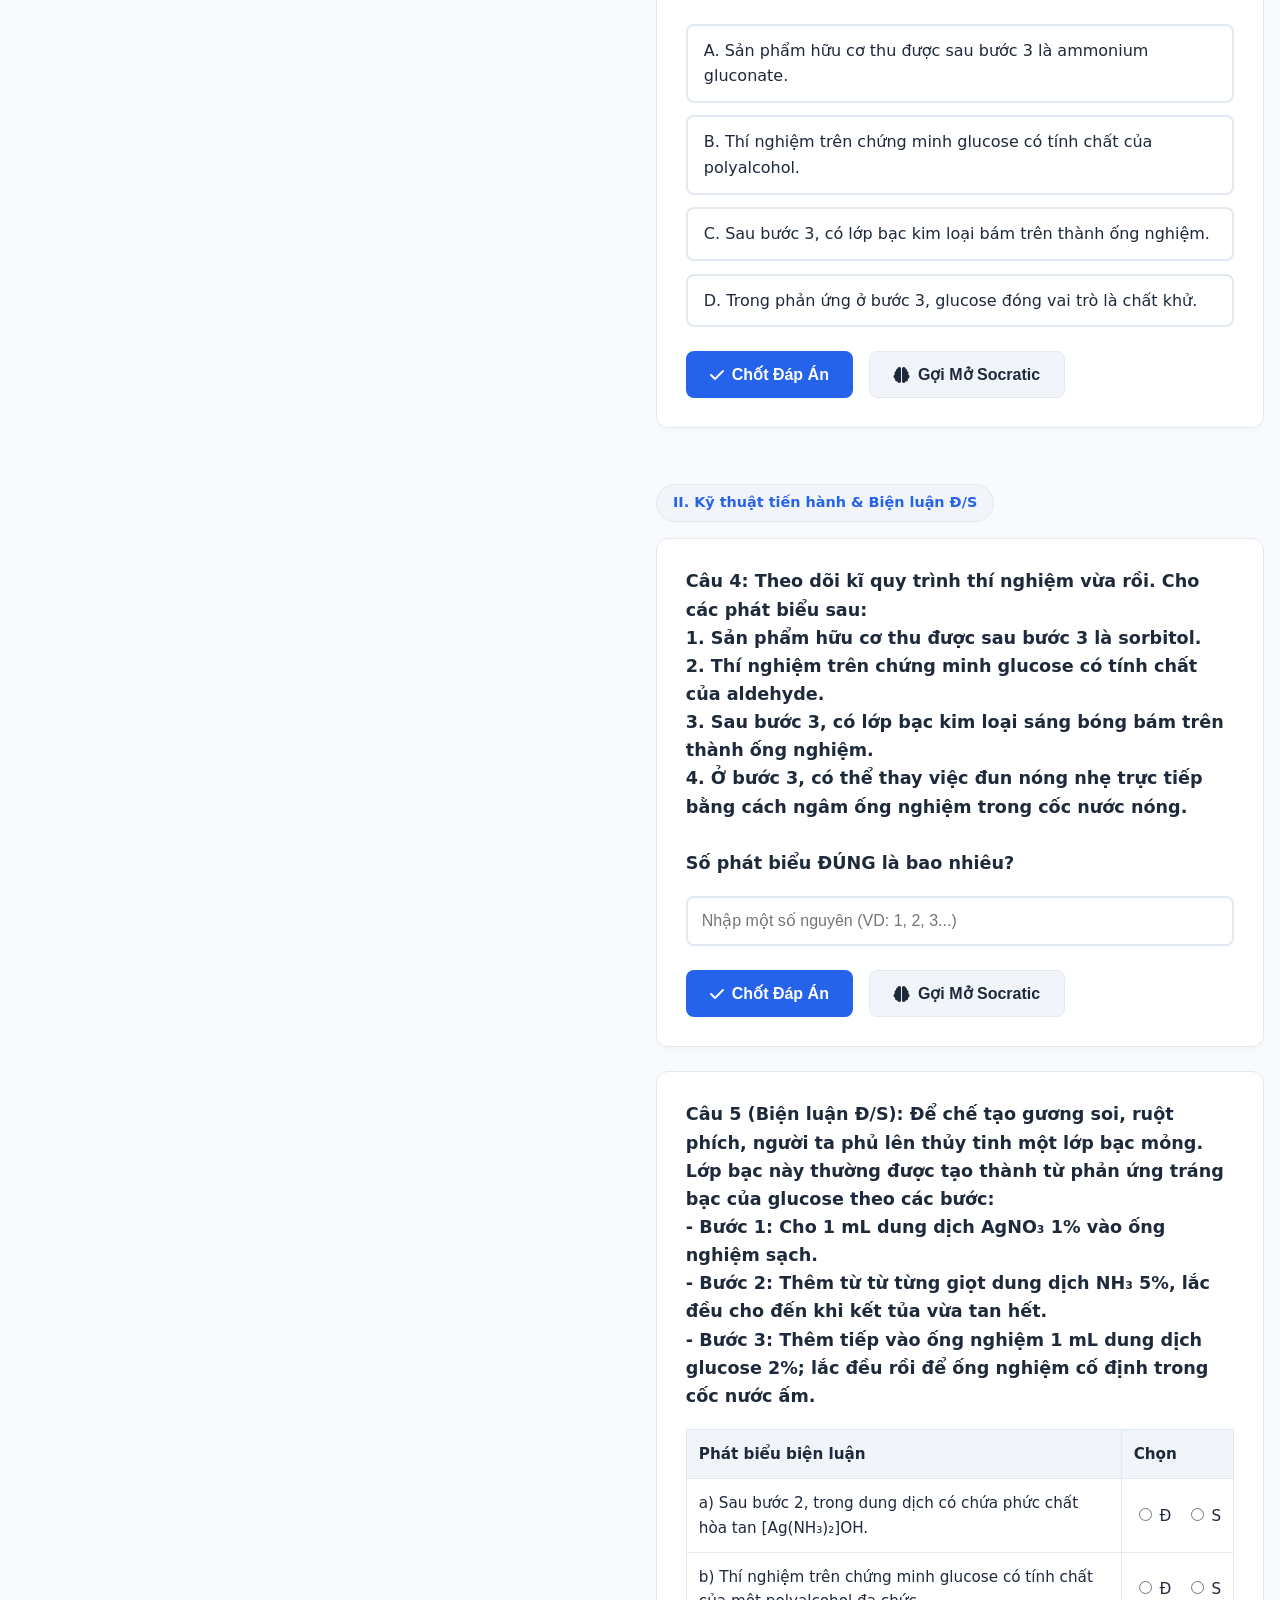
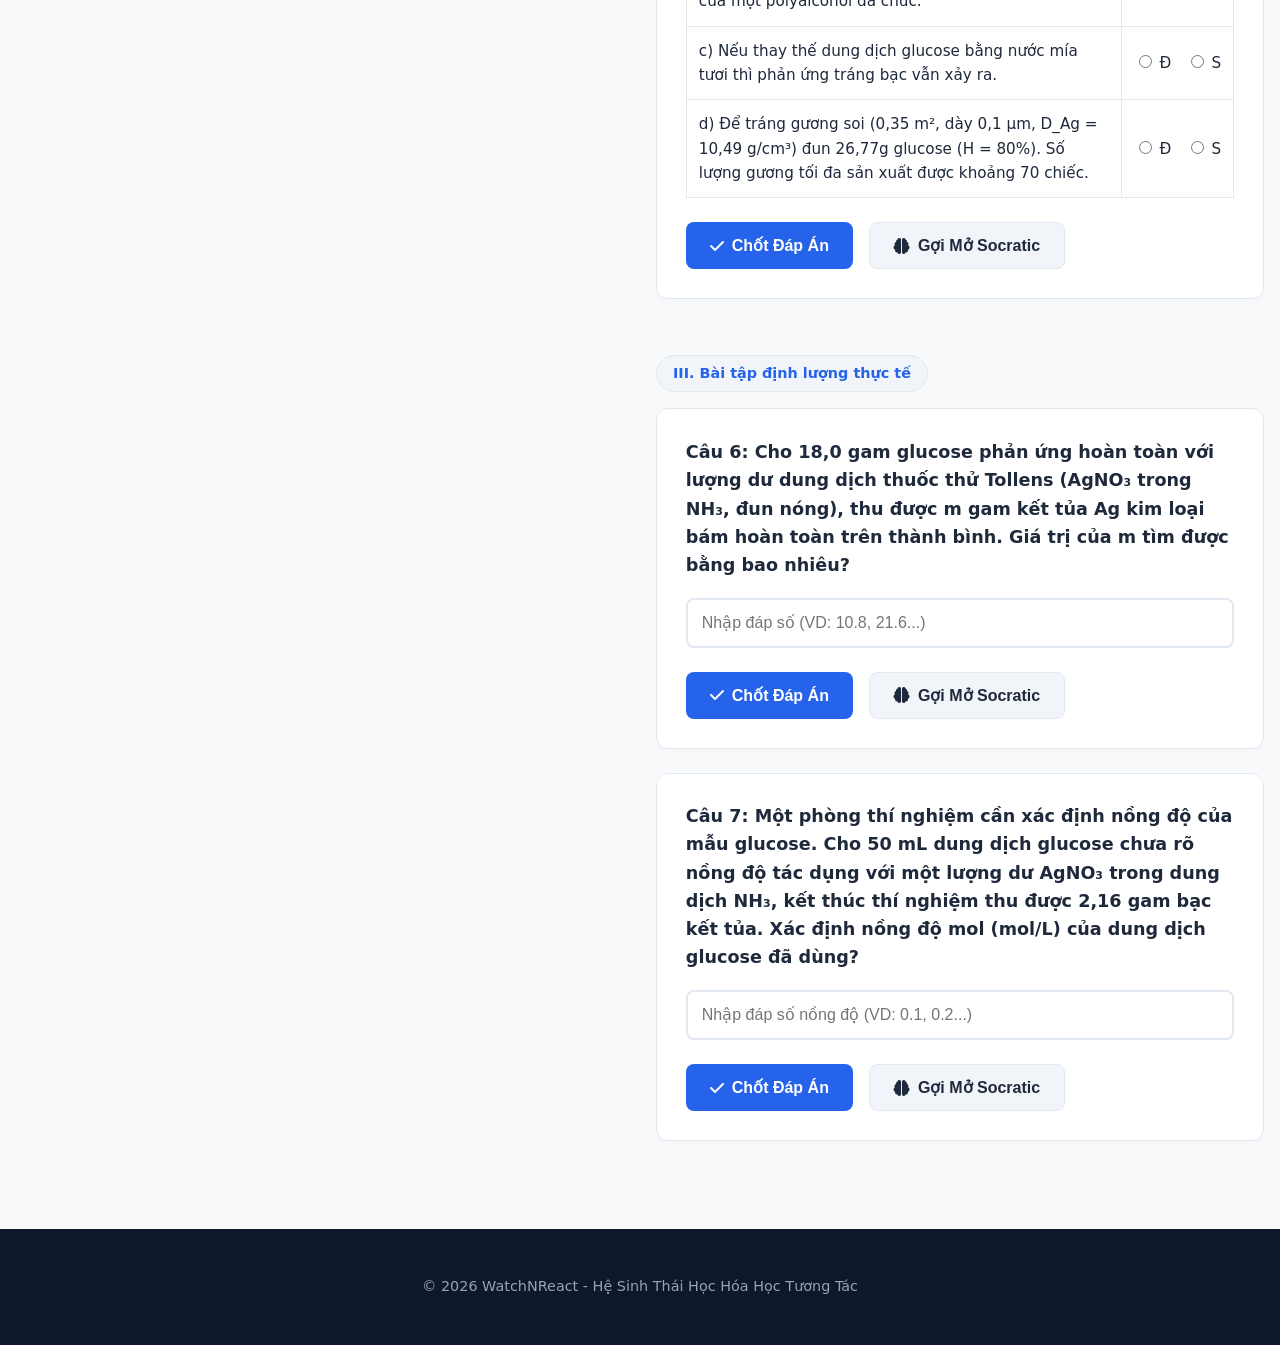
==== commit 2ad0df74: "Update carbohydrate.html" ====
--- a/carbohydrate.html
+++ b/carbohydrate.html
@@ -194,22 +194,27 @@
             <p class="page-subtitle"><b>Nội dung cốt lõi:</b> Hóa hữu cơ - Carbohydrate</p>
             <p class="page-subtitle"><b>Nguồn:</b> Kênh YouTube Mr. Skeleton Thí Nghiệm</p>
             
-            <div class="video-wrapper">
-                <video id="mainVideo" controls controlsList="nodownload">
-                    <source src="Thí nghiệm 4 - Tráng gương.mp4" type="video/mp4">
-                    Trình duyệt của bạn không hỗ trợ thẻ video.
-                </video>
-                <div style="margin-top: 1rem; text-align: center;">
-                    <a href="https://youtu.be/FMJCHP2dP04" target="_blank" class="btn" style="background: #213061; padding: 0.6rem 1.2rem; font-size: 0.9rem;">
-                        <i class="fab fa-youtube"></i> Xem Video Gốc (YouTube)
-                    </a>
-                </div>
-                <div class="video-overlay-msg" id="videoOverlay">
-                    <h3><i class="fas fa-pause-circle"></i> Video Tạm Dừng</h3>
-                    <p>Hãy trả lời câu hỏi đang sáng lên bên phải để tiếp tục tư duy nhé!</p>
-                    <button class="btn" style="margin-top: 1rem;" onclick="resumeVideo()"><i class="fas fa-play"></i> Bỏ qua & Xem tiếp</button>
-                </div>
-            </div>
+            <div class="video-wrapper" style="position: relative; padding-bottom: 56.25%; height: 0; overflow: hidden; border-radius: 12px;">
+    <iframe id="mainVideo" 
+            style="position: absolute; top: 0; left: 0; width: 100%; height: 100%; border: none;" 
+            src="https://www.youtube.com/embed/FMJCHP2dP04?enablejsapi=1&rel=0" 
+            title="YouTube video player" 
+            allow="accelerometer; autoplay; clipboard-write; encrypted-media; gyroscope; picture-in-picture; web-share" 
+            allowfullscreen>
+    </iframe>
+    
+    <div class="video-overlay-msg" id="videoOverlay">
+        <h3><i class="fas fa-pause-circle"></i> Video Tạm Dừng</h3>
+        <p>Hãy trả lời câu hỏi đang sáng lên bên phải để tiếp tục tư duy nhé!</p>
+        <button class="btn" style="margin-top: 1rem;" onclick="resumeVideo()"><i class="fas fa-play"></i> Bỏ qua & Xem tiếp</button>
+    </div>
+</div>
+
+<div style="margin-top: 1rem; text-align: center;">
+    <a href="https://youtu.be/FMJCHP2dP04" target="_blank" class="btn" style="background: #213061; padding: 0.6rem 1.2rem; font-size: 0.9rem;">
+        <i class="fab fa-youtube"></i> Xem Video Gốc trên YouTube
+    </a>
+</div>
             
             <div style="margin-top: 1.5rem; padding: 1rem; background: var(--surface); border-radius: 8px; font-size: 0.9rem;">
                 <strong><i class="fas fa-lightbulb" style="color: var(--warning);"></i> Hướng dẫn học:</strong> 
@@ -354,101 +359,136 @@
     </footer>
 
     <script>
-        // --- HỆ THỐNG GIAO DIỆN CÂU HỎI ---
-        function selectOpt(elem) {
-            const parent = elem.closest('.options');
-            parent.querySelectorAll('.option').forEach(opt => opt.classList.remove('selected'));
-            elem.classList.add('selected');
-        }
-
-        function toggleHint(hintId) {
-            const hintEl = document.getElementById(hintId);
-            hintEl.style.display = (hintEl.style.display === 'block') ? 'none' : 'block';
-        }
-
-        function renderFeedback(cardId, isCorrect, explanation) {
-            const card = document.getElementById(cardId);
-            const fb = card.querySelector('.feedback');
-            fb.style.display = "block";
-            fb.classList.remove('correct', 'wrong');
-            
-            if (isCorrect) {
-                fb.classList.add('correct');
-                fb.innerHTML = `<strong><i class="fas fa-check-circle"></i> Tư duy hoàn toàn chính xác!</strong><br><span style="margin-top: 8px; display: block;"><em>Phân tích:</em> ${explanation}</span>`;
-            } else {
-                fb.classList.add('wrong');
-                fb.innerHTML = `<strong><i class="fas fa-exclamation-triangle"></i> Cần suy luận kỹ hơn một chút!</strong><br><span style="margin-top: 8px; display: block;"><em>Nhắc nhớ:</em> ${explanation}</span>`;
+    // --- HỆ THỐNG GIAO DIỆN CÂU HỎI ---
+    function selectOpt(elem) {
+        const parent = elem.closest('.options');
+        parent.querySelectorAll('.option').forEach(opt => opt.classList.remove('selected'));
+        elem.classList.add('selected');
+    }
+
+    function toggleHint(hintId) {
+        const hintEl = document.getElementById(hintId);
+        hintEl.style.display = (hintEl.style.display === 'block') ? 'none' : 'block';
+    }
+
+    function renderFeedback(cardId, isCorrect, explanation) {
+        const card = document.getElementById(cardId);
+        const fb = card.querySelector('.feedback');
+        fb.style.display = "block";
+        fb.classList.remove('correct', 'wrong');
+        
+        if (isCorrect) {
+            fb.classList.add('correct');
+            fb.innerHTML = `<strong><i class="fas fa-check-circle"></i> Tư duy hoàn toàn chính xác!</strong><br><span style="margin-top: 8px; display: block;"><em>Phân tích:</em> ${explanation}</span>`;
+        } else {
+            fb.classList.add('wrong');
+            fb.innerHTML = `<strong><i class="fas fa-exclamation-triangle"></i> Cần suy luận kỹ hơn một chút!</strong><br><span style="margin-top: 8px; display: block;"><em>Nhắc nhớ:</em> ${explanation}</span>`;
+        }
+    }
+
+    function checkMCQ(cardId, correctAns, explanation) {
+        const card = document.getElementById(cardId);
+        const sel = card.querySelector('.option.selected');
+        if(!sel) { alert("Vui lòng chọn một phương án trước khi chốt đáp án!"); return; }
+        renderFeedback(cardId, sel.getAttribute('data-value') === correctAns, explanation);
+    }
+
+    function checkSA(cardId, inputId, correctAns, explanation) {
+        const val = document.getElementById(inputId).value.trim().replace(',', '.'); 
+        if(!val) { alert("Vui lòng nhập đáp án của bạn!"); return; }
+        renderFeedback(cardId, val === correctAns, explanation);
+    }
+
+    function checkTF(cardId, ansArray, explanation) {
+        const card = document.getElementById(cardId);
+        const names = ['tfa', 'tfb', 'tfc', 'tfd'];
+        let score = 0, empty = false;
+        
+        names.forEach((n, i) => {
+            const rad = card.querySelector(`input[name="${n}"]:checked`);
+            if(!rad) empty = true;
+            else if(rad.value === ansArray[i]) score++;
+        });
+        
+        if(empty) { alert("Bạn phải đánh giá đầy đủ Đ/S cho cả 4 phát biểu để rèn luyện tư duy phản biện toàn diện!"); return; }
+        renderFeedback(cardId, score === 4, explanation + `<br><strong>Kết quả chẩn đoán của bạn: Đúng ${score}/4 ý.</strong>`);
+    }
+
+    // --- HỆ THỐNG YOUTUBE VIDEO TƯƠNG TÁC ---
+    const overlay = document.getElementById('videoOverlay');
+    
+    // Các mốc thời gian kích hoạt câu hỏi
+    const triggers = [
+        { time: 15, id: 'q-mcq1', triggered: false },
+        { time: 45, id: 'q-mcq2', triggered: false },
+        { time: 70, id: 'q-mcq3', triggered: false },
+        { time: 110, id: 'q-sa1', triggered: false },
+        { time: 150, id: 'q-tf1', triggered: false },
+        { time: 180, id: 'q-sa2', triggered: false },
+        { time: 220, id: 'q-sa3', triggered: false }
+    ];
+
+    // Nhúng YouTube IFrame API
+    var tag = document.createElement('script');
+    tag.src = "https://www.youtube.com/iframe_api";
+    var firstScriptTag = document.getElementsByTagName('script')[0];
+    firstScriptTag.parentNode.insertBefore(tag, firstScriptTag);
+
+    var player;
+    var timeUpdater;
+
+    // Hàm tự động gọi khi YouTube API sẵn sàng
+    function onYouTubeIframeAPIReady() {
+        player = new YT.Player('mainVideo', {
+            events: {
+                'onStateChange': onPlayerStateChange
             }
-        }
-
-        function checkMCQ(cardId, correctAns, explanation) {
-            const card = document.getElementById(cardId);
-            const sel = card.querySelector('.option.selected');
-            if(!sel) { alert("Vui lòng chọn một phương án trước khi chốt đáp án!"); return; }
-            renderFeedback(cardId, sel.getAttribute('data-value') === correctAns, explanation);
-        }
-
-        function checkSA(cardId, inputId, correctAns, explanation) {
-            const val = document.getElementById(inputId).value.trim().replace(',', '.'); 
-            if(!val) { alert("Vui lòng nhập đáp án của bạn!"); return; }
-            renderFeedback(cardId, val === correctAns, explanation);
-        }
-
-        function checkTF(cardId, ansArray, explanation) {
-            const card = document.getElementById(cardId);
-            const names = ['tfa', 'tfb', 'tfc', 'tfd'];
-            let score = 0, empty = false;
-            
-            names.forEach((n, i) => {
-                const rad = card.querySelector(`input[name="${n}"]:checked`);
-                if(!rad) empty = true;
-                else if(rad.value === ansArray[i]) score++;
-            });
-            
-            if(empty) { alert("Bạn phải đánh giá đầy đủ Đ/S cho cả 4 phát biểu để rèn luyện tư duy phản biện toàn diện!"); return; }
-            renderFeedback(cardId, score === 4, explanation + `<br><strong>Kết quả chẩn đoán của bạn: Đúng ${score}/4 ý.</strong>`);
-        }
-
-        // --- HỆ THỐNG VIDEO TƯƠNG TÁC THEO THỜI GIAN ---
-        const video = document.getElementById('mainVideo');
-        const overlay = document.getElementById('videoOverlay');
-        
-        // Định nghĩa các mốc thời gian (giây) để kích hoạt câu hỏi
-        const triggers = [
-            { time: 15, id: 'q-mcq1', triggered: false },
-            { time: 45, id: 'q-mcq2', triggered: false },
-            { time: 70, id: 'q-mcq3', triggered: false },
-            { time: 110, id: 'q-sa1', triggered: false },
-            { time: 150, id: 'q-tf1', triggered: false },
-            { time: 180, id: 'q-sa2', triggered: false },
-            { time: 220, id: 'q-sa3', triggered: false }
-        ];
-
-        video.addEventListener('timeupdate', () => {
-            const currentTime = video.currentTime;
-            
-            for (let i = 0; i < triggers.length; i++) {
-                if (!triggers[i].triggered && currentTime >= triggers[i].time && currentTime < triggers[i].time + 2) {
-                    triggers[i].triggered = true;
-                    video.pause();
-                    overlay.classList.add('active');
-                    
-                    // Highlight và Scroll tới câu hỏi
-                    const questionCard = document.getElementById(triggers[i].id);
+        });
+    }
+
+    // Theo dõi trạng thái video
+    function onPlayerStateChange(event) {
+        // YT.PlayerState.PLAYING là 1
+        if (event.data == YT.PlayerState.PLAYING) {
+            // Kiểm tra thời gian mỗi 500ms
+            timeUpdater = setInterval(checkTime, 500);
+        } else {
+            clearInterval(timeUpdater);
+        }
+    }
+
+    // Hàm kiểm tra và dừng video tại mốc
+    function checkTime() {
+        if (!player || typeof player.getCurrentTime !== 'function') return;
+        
+        const currentTime = player.getCurrentTime();
+        
+        for (let i = 0; i < triggers.length; i++) {
+            if (!triggers[i].triggered && currentTime >= triggers[i].time && currentTime < triggers[i].time + 2) {
+                triggers[i].triggered = true;
+                player.pauseVideo(); // Dừng video YouTube
+                overlay.classList.add('active');
+                
+                // Highlight và Scroll tới câu hỏi
+                const questionCard = document.getElementById(triggers[i].id);
+                if(questionCard) {
                     document.querySelectorAll('.card').forEach(c => c.classList.remove('active-question'));
                     questionCard.classList.add('active-question');
-                    
                     questionCard.scrollIntoView({ behavior: 'smooth', block: 'center' });
-                    break; 
                 }
+                break; 
             }
-        });
-
-        function resumeVideo() {
-            overlay.classList.remove('active');
-            document.querySelectorAll('.card').forEach(c => c.classList.remove('active-question'));
-            video.play();
-        }
-    </script>
+        }
+    }
+
+    // Bỏ qua & tiếp tục xem
+    function resumeVideo() {
+        overlay.classList.remove('active');
+        document.querySelectorAll('.card').forEach(c => c.classList.remove('active-question'));
+        if (player && typeof player.playVideo === 'function') {
+            player.playVideo(); // Phát tiếp video YouTube
+        }
+    }
+</script>
 </body>
-</html>+</html>
